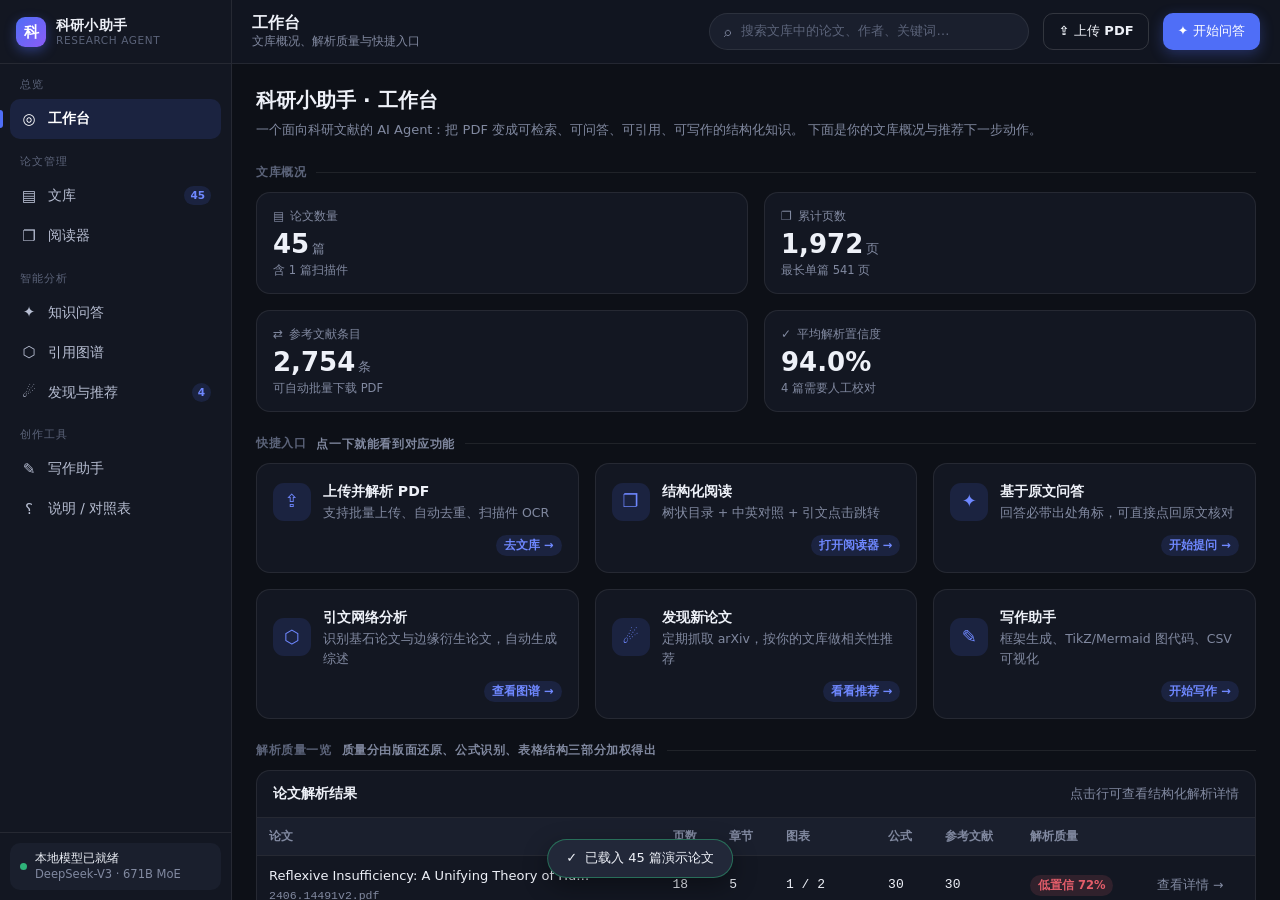
==== frontend/index.html @ 3576808c "feat(frontend): 前端基线 v0.1，含八个功能页面与 80 项自测" ====
<!DOCTYPE html>
<html lang="zh-CN">
<head>
<meta charset="utf-8" />
<meta name="viewport" content="width=device-width, initial-scale=1" />
<title>科研小助手 Agent · Research Copilot</title>
<meta name="description" content="面向科研文献的 AI Agent 前端演示：PDF 解析、内容去重、RAG 问答、中英对照阅读、引用图谱、论文推荐与写作助手。" />
<link rel="stylesheet" href="styles/theme.css" />
<link rel="stylesheet" href="styles/app.css" />
<link rel="stylesheet" href="styles/views.css" />
</head>
<body>

<!-- ============================================================
     应用挂载点：整页 DOM 由 scripts/core/app.js 的 buildShell() 生成
     ============================================================ -->
<div id="app"></div>

<!-- ============================================================
     脚本加载顺序（自底向上，不能随意调换）：
       1. util.js          工具函数（其他所有文件都依赖它）
       2. mock-data.js     演示数据（store 初始化时会用到）
       3. components.js    公共 UI 组件（Toast / 弹窗）
       4. store.js         状态中心 + 业务动作（依赖 data / dedupe / rag / writer）
       5. rag.js           检索引擎
       6. dedupe.js        去重与版本差异
       7. writer.js        写作助手算法
       8. views/*.js       八个视图，各自向 App.views 注册
       9. app.js           视图注册表 + 路由 + 启动（必须最后加载）
     ============================================================ -->

<!-- 1. 核心工具 -->
<script src="scripts/core/util.js"></script>

<!-- 2. 演示数据（真实项目可替换为接口层） -->
<script src="scripts/data/mock-data.js"></script>

<!-- 3. 算法与业务能力 -->
<script src="scripts/core/rag.js"></script>
<script src="scripts/core/dedupe.js"></script>
<script src="scripts/core/writer.js"></script>

<!-- 4. 公共组件与状态中心 -->
<script src="scripts/core/components.js"></script>
<script src="scripts/core/store.js"></script>

<!-- 5. 视图层（顺序无关，只依赖上面几层） -->
<script src="scripts/views/dashboard.js"></script>
<script src="scripts/views/library.js"></script>
<script src="scripts/views/reader.js"></script>
<script src="scripts/views/qa.js"></script>
<script src="scripts/views/graph.js"></script>
<script src="scripts/views/discover.js"></script>
<script src="scripts/views/writing.js"></script>
<script src="scripts/views/guide.js"></script>

<!-- 6. 应用入口：注册视图、渲染外壳、启动 -->
<script src="scripts/core/app.js"></script>
<script>
  // DOM 就绪后启动应用
  if (document.readyState === 'loading') {
    document.addEventListener('DOMContentLoaded', App.boot);
  } else {
    App.boot();
  }
</script>
</body>
</html>
---- frontend/styles/theme.css ----
/* ============================================================================
   theme.css — 设计令牌 (Design Tokens) 与全局基础样式
   ----------------------------------------------------------------------------
   这里是整个前端的「样式总开关」：
     · 颜色、字号、圆角、阴影、间距全部集中在此处定义
     · 想换整体配色，只改 :root 里的变量即可，各视图无需改动
   ========================================================================== */

:root {
  /* ---- 品牌主色：学术蓝紫 ---- */
  --brand-500: #4f6ef7;
  --brand-600: #3d59e0;
  --brand-400: #6f88ff;
  --brand-soft: rgba(79, 110, 247, 0.14);
  --brand-soft-2: rgba(79, 110, 247, 0.07);

  /* ---- 语义色 ---- */
  --ok: #2fb37a;
  --warn: #e2a336;
  --danger: #e35d6a;
  --info: #35a5c4;
  --ok-soft: rgba(47, 179, 122, 0.14);
  --warn-soft: rgba(226, 163, 54, 0.15);
  --danger-soft: rgba(227, 93, 106, 0.14);
  --info-soft: rgba(53, 165, 196, 0.14);

  /* ---- 深色底：三层灰阶，构成层次 ---- */
  --bg-0: #0d1017;   /* 最底：整页背景 */
  --bg-1: #131722;   /* 一级面板：侧边栏、卡片 */
  --bg-2: #1a1f2d;   /* 二级面板：卡片内部、输入框 */
  --bg-3: #222839;   /* 三级：hover、选中 */
  --bg-hi: #2b3245;

  /* ---- 描边 ---- */
  --line: rgba(255, 255, 255, 0.08);
  --line-strong: rgba(255, 255, 255, 0.14);

  /* ---- 文字 ---- */
  --text-0: #eef1f8;   /* 主要文字 */
  --text-1: #b7bed2;   /* 次要文字 */
  --text-2: #8189a0;   /* 弱化文字 / 说明 */
  --text-3: #5b6379;   /* 禁用 / 占位 */

  /* ---- 排版 ---- */
  --font-ui: "Segoe UI", "PingFang SC", "Microsoft YaHei", "Noto Sans SC", system-ui, sans-serif;
  --font-en: "Iowan Old Style", "Times New Roman", Georgia, serif;
  --font-mono: "JetBrains Mono", "Cascadia Code", Consolas, "Courier New", monospace;

  /* ---- 圆角 / 阴影 / 动效 ---- */
  --r-sm: 6px;
  --r-md: 10px;
  --r-lg: 14px;
  --r-xl: 20px;
  --r-pill: 999px;
  --sh-1: 0 1px 2px rgba(0, 0, 0, 0.3);
  --sh-2: 0 8px 24px rgba(0, 0, 0, 0.36);
  --sh-3: 0 18px 48px rgba(0, 0, 0, 0.5);
  --ease: cubic-bezier(0.4, 0.14, 0.3, 1);

  /* ---- 布局尺寸 ---- */
  --sidebar-w: 232px;
  --topbar-h: 64px;
}

/* ===================== 全局重置 ===================== */
* { box-sizing: border-box; }

html, body { height: 100%; }

body {
  margin: 0;
  font-family: var(--font-ui);
  font-size: 14px;
  line-height: 1.6;
  color: var(--text-0);
  background: var(--bg-0);
  -webkit-font-smoothing: antialiased;
  overflow: hidden; /* 应用壳自身不滚动，滚动交给内部面板 */
}

button, input, textarea, select { font: inherit; color: inherit; }
button { cursor: pointer; border: none; background: none; }
a { color: var(--brand-400); text-decoration: none; }
a:hover { text-decoration: underline; }
ul, ol { margin: 0; padding: 0; }

/* 滚动条 —— 让长列表看起来更干净 */
::-webkit-scrollbar { width: 10px; height: 10px; }
::-webkit-scrollbar-track { background: transparent; }
::-webkit-scrollbar-thumb {
  background: rgba(255, 255, 255, 0.1);
  border-radius: var(--r-pill);
  border: 3px solid transparent;
  background-clip: content-box;
}
::-webkit-scrollbar-thumb:hover { background: rgba(255, 255, 255, 0.2); background-clip: content-box; }

:focus-visible { outline: 2px solid var(--brand-400); outline-offset: 2px; }

/* ===================== 可复用原子类 ===================== */
.muted { color: var(--text-2); }
.tiny { font-size: 11.5px; }
.small { font-size: 12.5px; }
.mono { font-family: var(--font-mono); }
.row { display: flex; align-items: center; gap: 8px; }
.col { display: flex; flex-direction: column; }
.grow { flex: 1; min-width: 0; }
.wrap { flex-wrap: wrap; }
.hidden { display: none !important; }
.center { display: flex; align-items: center; justify-content: center; }
.ellipsis { overflow: hidden; text-overflow: ellipsis; white-space: nowrap; }
.nowrap { white-space: nowrap; }
.sep { width: 1px; height: 18px; background: var(--line); }
.spacer { flex: 1; }
.gap-4 { gap: 4px; } .gap-6 { gap: 6px; } .gap-12 { gap: 12px; } .gap-16 { gap: 16px; }
.mt-8 { margin-top: 8px; } .mt-12 { margin-top: 12px; } .mt-16 { margin-top: 16px; } .mt-24 { margin-top: 24px; }
.mb-8 { margin-bottom: 8px; } .mb-12 { margin-bottom: 12px; } .mb-16 { margin-bottom: 16px; }

/* 键盘按键样式（用于展示快捷键） */
kbd {
  font-family: var(--font-mono);
  font-size: 11px;
  padding: 1px 5px;
  border-radius: 4px;
  background: var(--bg-3);
  border: 1px solid var(--line-strong);
  color: var(--text-1);
}
---- frontend/styles/app.css ----
/* ============================================================================
   app.css — 应用外壳布局 + 公共组件样式
   ----------------------------------------------------------------------------
   包含三部分：
     1) Shell      : 左侧导航栏 / 顶栏 / 主内容区的三区布局
     2) Components : 卡片、按钮、徽章、表格、标签页等全站公用组件
     3) Widgets    : 模态框、抽屉、进度条、引用角标、提示条
   各业务视图自己的样式放在 styles/views/ 下。
   ========================================================================== */

/* ==========================================================================
   1) SHELL —— 应用外壳
   ========================================================================== */
.app {
  display: grid;
  grid-template-columns: var(--sidebar-w) 1fr;
  height: 100vh;
}

/* ---- 左侧导航栏（View: 全局功能入口） ---- */
.sidebar {
  background: var(--bg-1);
  border-right: 1px solid var(--line);
  display: flex;
  flex-direction: column;
  overflow: hidden;
}

.brand {
  height: var(--topbar-h);
  display: flex;
  align-items: center;
  gap: 10px;
  padding: 0 16px;
  border-bottom: 1px solid var(--line);
  flex-shrink: 0;
}
.brand-logo {
  width: 30px; height: 30px;
  border-radius: 9px;
  background: linear-gradient(135deg, var(--brand-500), #8b5cf6);
  display: grid; place-items: center;
  font-weight: 700; font-size: 15px; color: #fff;
  box-shadow: 0 4px 12px rgba(79, 110, 247, 0.4);
}
.brand-name { font-weight: 650; letter-spacing: 0.2px; }
.brand-sub { font-size: 10.5px; color: var(--text-3); letter-spacing: 0.6px; text-transform: uppercase; }

.nav { flex: 1; overflow-y: auto; padding: 12px 10px 20px; }
.nav-group { margin-bottom: 14px; }
.nav-group-title {
  font-size: 10.5px;
  letter-spacing: 0.9px;
  text-transform: uppercase;
  color: var(--text-3);
  padding: 0 10px 6px;
}
.nav-item {
  display: flex;
  align-items: center;
  gap: 10px;
  width: 100%;
  padding: 8px 10px;
  border-radius: var(--r-md);
  color: var(--text-1);
  text-align: left;
  transition: background 0.15s var(--ease), color 0.15s var(--ease);
  position: relative;
}
.nav-item:hover { background: var(--bg-2); color: var(--text-0); }
.nav-item.active { background: var(--brand-soft); color: #fff; font-weight: 600; }
.nav-item.active::before {
  content: "";
  position: absolute; left: -10px; top: 50%; transform: translateY(-50%);
  width: 3px; height: 18px; border-radius: 0 3px 3px 0;
  background: var(--brand-500);
}
.nav-icon { width: 18px; text-align: center; font-size: 15px; flex-shrink: 0; }
.nav-text { flex: 1; font-size: 13.5px; }
.nav-badge {
  font-size: 10.5px; font-weight: 600;
  padding: 1px 6px; border-radius: var(--r-pill);
  background: var(--brand-soft); color: var(--brand-400);
}
.nav-item.active .nav-badge { background: rgba(255, 255, 255, 0.16); color: #fff; }

/* ---- 侧边栏底部：模型/用户状态 ---- */
.side-foot {
  border-top: 1px solid var(--line);
  padding: 10px;
  flex-shrink: 0;
}
.side-status {
  display: flex; align-items: center; gap: 8px;
  padding: 8px 10px; border-radius: var(--r-md);
  background: var(--bg-2);
  font-size: 12px;
}
.dot { width: 7px; height: 7px; border-radius: 50%; background: var(--ok); flex-shrink: 0; }
.dot.pulse { animation: pulse 2s infinite; }
@keyframes pulse {
  0%, 100% { box-shadow: 0 0 0 0 rgba(47, 179, 122, 0.5); }
  50% { box-shadow: 0 0 0 5px rgba(47, 179, 122, 0); }
}

/* ---- 主区域 ---- */
.main {
  display: flex;
  flex-direction: column;
  min-width: 0;
  overflow: hidden;
}

/* ---- 顶栏（View: 当前页面标题 + 全局操作） ---- */
.topbar {
  height: var(--topbar-h);
  flex-shrink: 0;
  display: flex;
  align-items: center;
  gap: 14px;
  padding: 0 20px;
  border-bottom: 1px solid var(--line);
  background: rgba(19, 23, 34, 0.86);
  backdrop-filter: blur(12px);
}
.topbar h1 { font-size: 16px; font-weight: 650; margin: 0; }
.topbar .subtitle { font-size: 12px; color: var(--text-2); }
.search {
  display: flex; align-items: center; gap: 8px;
  background: var(--bg-2);
  border: 1px solid var(--line);
  border-radius: var(--r-pill);
  padding: 6px 14px;
  width: 320px;
  transition: border-color 0.15s var(--ease);
}
.search:focus-within { border-color: var(--brand-500); }
.search input {
  background: none; border: none; outline: none;
  width: 100%; font-size: 13px;
}
.search input::placeholder { color: var(--text-3); }

/* ---- 视图容器（每个路由渲染到这里） ---- */
.view {
  flex: 1;
  overflow-y: auto;
  padding: 20px 24px 40px;
}
.view-head { display: flex; align-items: flex-start; gap: 16px; margin-bottom: 18px; }
.view-title { font-size: 20px; font-weight: 680; margin: 0 0 4px; }
.view-desc { color: var(--text-2); font-size: 13px; max-width: 900px; }

/* ==========================================================================
   2) COMPONENTS —— 公共组件
   ========================================================================== */

/* ---- 卡片 ---- */
.card {
  background: var(--bg-1);
  border: 1px solid var(--line);
  border-radius: var(--r-lg);
  overflow: hidden;
}
.card-head {
  display: flex; align-items: center; gap: 10px;
  padding: 12px 16px;
  border-bottom: 1px solid var(--line);
}
.card-title { font-size: 13.5px; font-weight: 650; }
.card-body { padding: 16px; }
.card-body.tight { padding: 10px 12px; }
.card-foot { padding: 10px 16px; border-top: 1px solid var(--line); background: var(--bg-2); }

/* 网格工具 */
.grid { display: grid; gap: 16px; }
.grid-2 { grid-template-columns: repeat(2, minmax(0, 1fr)); }
.grid-3 { grid-template-columns: repeat(3, minmax(0, 1fr)); }
.grid-4 { grid-template-columns: repeat(4, minmax(0, 1fr)); }
@media (max-width: 1280px) { .grid-4 { grid-template-columns: repeat(2, minmax(0, 1fr)); } }
@media (max-width: 1080px) {
  .grid-3, .grid-2 { grid-template-columns: minmax(0, 1fr); }
}

/* ---- 按钮 ---- */
.btn {
  display: inline-flex; align-items: center; justify-content: center; gap: 7px;
  padding: 7px 14px;
  border-radius: var(--r-md);
  background: var(--bg-3);
  color: var(--text-0);
  font-size: 13px; font-weight: 550;
  border: 1px solid transparent;
  transition: all 0.15s var(--ease);
  white-space: nowrap;
}
.btn:hover { background: var(--bg-hi); }
.btn:active { transform: translateY(1px); }
.btn-primary { background: var(--brand-500); color: #fff; box-shadow: 0 4px 14px rgba(79, 110, 247, 0.32); }
.btn-primary:hover { background: var(--brand-600); }
.btn-ghost { background: transparent; border-color: var(--line-strong); }
.btn-ghost:hover { background: var(--bg-2); }
.btn-danger { background: var(--danger-soft); color: var(--danger); }
.btn-danger:hover { background: rgba(227, 93, 106, 0.24); }
.btn-sm { padding: 4px 10px; font-size: 12px; border-radius: var(--r-sm); }
.btn-icon { padding: 6px 8px; }
.btn:disabled { opacity: 0.45; cursor: not-allowed; }

/* ---- 徽章 / 标签 ---- */
.badge {
  display: inline-flex; align-items: center; gap: 4px;
  padding: 1.5px 8px;
  border-radius: var(--r-pill);
  font-size: 11.5px; font-weight: 600;
  background: var(--bg-3); color: var(--text-1);
  white-space: nowrap;
}
.badge-brand { background: var(--brand-soft); color: var(--brand-400); }
.badge-ok { background: var(--ok-soft); color: var(--ok); }
.badge-warn { background: var(--warn-soft); color: var(--warn); }
.badge-danger { background: var(--danger-soft); color: var(--danger); }
.badge-info { background: var(--info-soft); color: var(--info); }
.badge-outline { background: transparent; border: 1px solid var(--line-strong); color: var(--text-2); }

/* ---- 统计块 ---- */
.stat {
  background: var(--bg-1);
  border: 1px solid var(--line);
  border-radius: var(--r-lg);
  padding: 14px 16px;
}
.stat-label { font-size: 12px; color: var(--text-2); display: flex; align-items: center; gap: 6px; }
.stat-value { font-size: 26px; font-weight: 700; line-height: 1.25; margin-top: 2px; }
.stat-value small { font-size: 13px; font-weight: 500; color: var(--text-2); margin-left: 3px; }
.stat-trend { font-size: 11.5px; color: var(--text-2); }

/* ---- 标签页 ---- */
.tabs { display: flex; gap: 3px; border-bottom: 1px solid var(--line); }
.tab {
  padding: 8px 14px;
  font-size: 13px; color: var(--text-2);
  border-bottom: 2px solid transparent;
  margin-bottom: -1px;
  transition: color 0.15s var(--ease);
  display: inline-flex; align-items: center; gap: 6px;
}
.tab:hover { color: var(--text-0); }
.tab.active { color: var(--brand-400); border-bottom-color: var(--brand-500); font-weight: 600; }

/* ---- 表格 ---- */
.table { width: 100%; border-collapse: collapse; font-size: 13px; }
.table th {
  text-align: left; font-weight: 600; font-size: 12px;
  color: var(--text-2);
  padding: 9px 12px;
  border-bottom: 1px solid var(--line);
  background: var(--bg-2);
  position: sticky; top: 0; z-index: 1;
  white-space: nowrap;
}
.table td { padding: 10px 12px; border-bottom: 1px solid var(--line); vertical-align: middle; }
.table tbody tr:hover { background: var(--brand-soft-2); }
.table tbody tr:last-child td { border-bottom: none; }

/* ---- 表单控件 ---- */
.input, .textarea, .select {
  width: 100%;
  background: var(--bg-2);
  border: 1px solid var(--line);
  border-radius: var(--r-md);
  padding: 8px 12px;
  font-size: 13px;
  outline: none;
  transition: border-color 0.15s var(--ease);
}
.input:focus, .textarea:focus, .select:focus { border-color: var(--brand-500); }
.input::placeholder, .textarea::placeholder { color: var(--text-3); }
.textarea { resize: vertical; min-height: 76px; line-height: 1.65; }
.field-label { font-size: 12px; color: var(--text-2); margin-bottom: 6px; display: block; }

/* ---- 进度条 ---- */
.bar { height: 5px; border-radius: var(--r-pill); background: var(--bg-3); overflow: hidden; }
.bar > i {
  display: block; height: 100%; border-radius: var(--r-pill);
  background: linear-gradient(90deg, var(--brand-500), #8b5cf6);
  transition: width 0.35s var(--ease);
}
.bar.ok > i { background: linear-gradient(90deg, var(--ok), #5fd0a0); }

/* ---- 空状态 ---- */
.empty { text-align: center; padding: 46px 20px; color: var(--text-2); }
.empty-icon { font-size: 32px; opacity: 0.5; margin-bottom: 10px; }

/* ==========================================================================
   3) WIDGETS —— 模态框 / 抽屉 / 引用 / 提示
   ========================================================================== */

/* ---- 模态框 ---- */
.mask {
  position: fixed; inset: 0; z-index: 90;
  background: rgba(6, 8, 13, 0.7);
  backdrop-filter: blur(3px);
  display: grid; place-items: center;
  animation: fade 0.16s var(--ease);
}
@keyframes fade { from { opacity: 0; } to { opacity: 1; } }
.modal {
  width: min(680px, calc(100vw - 40px));
  max-height: calc(100vh - 80px);
  background: var(--bg-1);
  border: 1px solid var(--line-strong);
  border-radius: var(--r-xl);
  box-shadow: var(--sh-3);
  display: flex; flex-direction: column;
  overflow: hidden;
  animation: pop 0.18s var(--ease);
}
.modal.wide { width: min(1000px, calc(100vw - 40px)); }
@keyframes pop { from { transform: translateY(10px) scale(0.985); opacity: 0; } }
.modal-head {
  display: flex; align-items: center; gap: 10px;
  padding: 14px 18px; border-bottom: 1px solid var(--line);
}
.modal-title { font-size: 14.5px; font-weight: 650; }
.modal-body { padding: 18px; overflow-y: auto; }
.modal-foot {
  display: flex; align-items: center; gap: 8px;
  padding: 12px 18px; border-top: 1px solid var(--line); background: var(--bg-2);
}

/* ---- 抽屉（右侧滑出，用于解析详情等） ---- */
.drawer {
  position: fixed; top: 0; right: 0; bottom: 0; z-index: 95;
  width: min(560px, 100vw);
  background: var(--bg-1);
  border-left: 1px solid var(--line-strong);
  box-shadow: var(--sh-3);
  display: flex; flex-direction: column;
  animation: slide-in 0.22s var(--ease);
}
@keyframes slide-in { from { transform: translateX(24px); opacity: 0.4; } }

/* ---- Toast 轻提示 ---- */
.toasts {
  position: fixed; bottom: 22px; left: 50%; transform: translateX(-50%);
  z-index: 200; display: flex; flex-direction: column; gap: 8px; align-items: center;
}
.toast {
  background: var(--bg-3);
  border: 1px solid var(--line-strong);
  border-radius: var(--r-pill);
  padding: 8px 18px;
  font-size: 13px;
  box-shadow: var(--sh-2);
  animation: pop 0.18s var(--ease);
  display: flex; align-items: center; gap: 8px;
}
.toast.ok { border-color: rgba(47, 179, 122, 0.5); }
.toast.warn { border-color: rgba(226, 163, 54, 0.5); }
.toast.danger { border-color: rgba(227, 93, 106, 0.5); }

/* ---- 提示条 ---- */
.notice {
  display: flex; gap: 10px; align-items: flex-start;
  padding: 10px 14px;
  border-radius: var(--r-md);
  border: 1px solid var(--line-strong);
  background: var(--bg-2);
  font-size: 12.5px;
  color: var(--text-1);
}
.notice.info { border-color: rgba(53, 165, 196, 0.4); background: var(--info-soft); }
.notice.warn { border-color: rgba(226, 163, 54, 0.4); background: var(--warn-soft); }
.notice.ok { border-color: rgba(47, 179, 122, 0.4); background: var(--ok-soft); }
.notice.danger { border-color: rgba(227, 93, 106, 0.4); background: var(--danger-soft); }

/* ---- 引用角标 [1]：点击可跳到原文出处 ---- */
.cite {
  display: inline-flex; align-items: center; justify-content: center;
  min-width: 17px; height: 17px; padding: 0 4px;
  font-size: 10.5px; font-weight: 700;
  font-family: var(--font-mono);
  color: var(--brand-400);
  background: var(--brand-soft);
  border-radius: 5px;
  margin: 0 2px;
  cursor: pointer;
  vertical-align: 1.5px;
  transition: all 0.14s var(--ease);
}
.cite:hover { background: var(--brand-500); color: #fff; transform: translateY(-1px); }
.cite.active { background: var(--brand-500); color: #fff; }

/* ---- 骨架/加载点 ---- */
.dots { display: inline-flex; gap: 3px; align-items: center; }
.dots i {
  width: 5px; height: 5px; border-radius: 50%; background: var(--brand-400);
  animation: bounce 1.1s infinite;
}
.dots i:nth-child(2) { animation-delay: 0.15s; }
.dots i:nth-child(3) { animation-delay: 0.3s; }
@keyframes bounce { 0%, 60%, 100% { opacity: 0.25; transform: translateY(0); } 30% { opacity: 1; transform: translateY(-3px); } }

/* ---- 分隔标题 ---- */
.section-title {
  display: flex; align-items: center; gap: 10px;
  font-size: 12px; font-weight: 700; letter-spacing: 0.6px; text-transform: uppercase;
  color: var(--text-3);
  margin: 22px 0 10px;
}
.section-title::after { content: ""; flex: 1; height: 1px; background: var(--line); }
---- frontend/styles/views.css ----
/* ============================================================================
   views.css — 各业务视图专属样式
   ----------------------------------------------------------------------------
   顺序与侧边栏一致：
     1) 工作台 dashboard
     2) 文库   library（上传区 / 流水线 / 去重差异）
     3) 阅读器 reader（目录 / 正文排版 / 划词浮层 / 对比阅读）
     4) 问答   qa
     5) 图谱   graph
     6) 推荐   discover
     7) 写作   writing
     8) 说明   guide
   ========================================================================== */

/* ==========================================================================
   1) 工作台
   ========================================================================== */
.quick-card, .cap-card { cursor: pointer; transition: transform .16s var(--ease), border-color .16s var(--ease); }
.quick-card:hover, .cap-card:hover { transform: translateY(-2px); border-color: rgba(79, 110, 247, .5); }
.quick-icon {
  width: 38px; height: 38px; flex-shrink: 0;
  border-radius: 11px;
  display: grid; place-items: center;
  font-size: 18px;
  background: var(--brand-soft);
  color: var(--brand-400);
}

/* ==========================================================================
   2) 文库
   ========================================================================== */

/* ---- 上传拖拽区 ---- */
.dropzone {
  border: 1.5px dashed var(--line-strong);
  border-radius: var(--r-lg);
  padding: 26px 20px;
  text-align: center;
  cursor: pointer;
  transition: all .18s var(--ease);
  background: var(--bg-2);
}
.dropzone:hover, .dropzone.over {
  border-color: var(--brand-500);
  background: var(--brand-soft-2);
}
.dropzone.over { transform: scale(1.005); }
.dz-icon { font-size: 26px; color: var(--brand-400); margin-bottom: 8px; }

/* ---- 解析流水线 ---- */
.pipe-row {
  display: flex; align-items: center; gap: 12px;
  padding: 10px 6px;
  border-bottom: 1px solid var(--line);
}
.pipe-row:last-child { border-bottom: none; }
.pipe-status {
  width: 26px; height: 26px; flex-shrink: 0;
  border-radius: 50%;
  display: grid; place-items: center;
  background: var(--bg-3);
  font-size: 13px;
  color: var(--brand-400);
}
.pipe-actions { width: 96px; text-align: right; flex-shrink: 0; }

/* ---- 版本差异列表 ---- */
.diff-list { display: flex; flex-direction: column; gap: 6px; }
.diff-item {
  display: flex; gap: 10px; align-items: flex-start;
  padding: 9px 12px;
  border-radius: var(--r-md);
  background: var(--bg-2);
  border-left: 3px solid var(--line-strong);
  font-size: 12.5px;
}
.diff-item.diff-add { border-left-color: var(--ok); background: var(--ok-soft); }
.diff-item.diff-del { border-left-color: var(--danger); background: var(--danger-soft); }
.diff-item.diff-mod { border-left-color: var(--warn); background: var(--warn-soft); }
.diff-item.diff-warn { border-left-color: var(--warn); background: var(--warn-soft); }
.diff-item.diff-same { border-left-color: var(--text-3); }
.diff-tag {
  flex-shrink: 0;
  font-size: 11px; font-weight: 700;
  padding: 1px 7px; border-radius: var(--r-pill);
  background: rgba(255, 255, 255, .1);
  color: var(--text-1);
}

/* ---- 解析详情抽屉里的键值行 ---- */
.kv {
  display: flex; gap: 12px; align-items: baseline;
  padding: 7px 0;
  border-bottom: 1px dashed var(--line);
  font-size: 13px;
}
.kv > span:first-child { width: 96px; flex-shrink: 0; color: var(--text-2); font-size: 12px; }
.kv > b { font-weight: 600; }
.kv-row { padding: 6px 2px; }
.kv-row > span:last-child { margin-left: auto; }

/* ---- 摘要对照块 ---- */
.abstract-box { border-radius: var(--r-md); overflow: hidden; border: 1px solid var(--line); }
.abstract-en {
  padding: 12px 14px;
  background: var(--bg-2);
  font-family: var(--font-en);
  font-size: 13.5px;
  line-height: 1.8;
  color: var(--text-1);
}
.abstract-zh {
  padding: 12px 14px;
  background: var(--brand-soft-2);
  font-size: 13px;
  line-height: 1.9;
  border-top: 1px solid var(--line);
}

/* ---- 目录预览（解析详情里） ---- */
.toc-preview { border: 1px solid var(--line); border-radius: var(--r-md); overflow: hidden; }
.toc-line {
  display: flex; gap: 10px; align-items: baseline;
  padding: 6px 12px;
  font-size: 12.5px;
  border-bottom: 1px solid var(--line);
}
.toc-line:last-child { border-bottom: none; }
.toc-line.lv2 { padding-left: 26px; }
.toc-line.lv3 { padding-left: 42px; color: var(--text-2); }

/* ==========================================================================
   3) 阅读器
   ========================================================================== */
.reader {
  --reader-zoom: 1;
  display: grid;
  grid-template-columns: 240px minmax(0, 1fr);
  gap: 14px;
  align-items: start;
  min-height: 0;
}
.reader.is-bilingual { grid-template-columns: 240px minmax(0, 1fr) minmax(0, 1fr); }
@media (max-width: 1400px) {
  .reader.is-bilingual { grid-template-columns: 220px minmax(0, 1fr); }
  .reader.is-bilingual #pane-zh { grid-column: 2; }
}

/* ---- 左：目录 ---- */
.rd-outline {
  position: sticky; top: 0;
  background: var(--bg-1);
  border: 1px solid var(--line);
  border-radius: var(--r-lg);
  display: flex; flex-direction: column;
  max-height: calc(100vh - var(--topbar-h) - 40px);
  overflow: hidden;
}
.rd-outline-head { padding: 12px 14px; border-bottom: 1px solid var(--line); }
.rd-outline-body { flex: 1; overflow-y: auto; padding: 6px; }
.rd-outline-foot { padding: 10px 14px; border-top: 1px solid var(--line); background: var(--bg-2); }

.toc-item {
  display: flex; align-items: center; gap: 8px;
  width: 100%;
  padding: 6px 8px;
  border-radius: var(--r-sm);
  color: var(--text-1);
  font-size: 12.5px;
  transition: background .14s var(--ease);
}
.toc-item:hover { background: var(--bg-2); color: var(--text-0); }
.toc-item.active { background: var(--brand-soft); color: #fff; }
.toc-item.lv2 { padding-left: 18px; }
.toc-item.lv3 { padding-left: 30px; font-size: 12px; color: var(--text-2); }
.toc-dot { width: 5px; height: 5px; border-radius: 50%; background: var(--text-3); flex-shrink: 0; }
.toc-item.lv1 .toc-dot { background: var(--brand-400); width: 6px; height: 6px; }
.toc-item.active .toc-dot { background: #fff; }
.toc-en { display: block; }
.toc-zh { display: block; font-size: 11px; color: var(--text-3); }

/* ---- 中/右：正文面板 ---- */
.rd-pane {
  background: var(--bg-1);
  border: 1px solid var(--line);
  border-radius: var(--r-lg);
  display: flex; flex-direction: column;
  max-height: calc(100vh - var(--topbar-h) - 40px);
  overflow: hidden;
}
.rd-pane-head {
  display: flex; align-items: center; gap: 8px;
  padding: 9px 14px;
  border-bottom: 1px solid var(--line);
  background: var(--bg-2);
  flex-shrink: 0;
}
.rd-pane-body {
  flex: 1;
  overflow-y: auto;
  padding: 20px 26px 60px;
  font-size: calc(14px * var(--reader-zoom));
  line-height: 1.85;
  scroll-behavior: smooth;
}
#body-en { font-family: var(--font-en); color: var(--text-1); }
#body-zh { color: var(--text-0); }

/* ---- 正文排版元素 ---- */
.doc-h1 {
  font-size: calc(19px * var(--reader-zoom));
  font-weight: 700; margin: 26px 0 12px;
  padding-bottom: 8px;
  border-bottom: 1px solid var(--line-strong);
  position: relative;
}
.doc-h2 { font-size: calc(16px * var(--reader-zoom)); font-weight: 650; margin: 22px 0 10px; }
.doc-h3 {
  font-size: calc(14.5px * var(--reader-zoom)); font-weight: 650;
  margin: 18px 0 8px; color: var(--brand-400);
}
.doc-p {
  margin: 0 0 14px;
  text-align: justify;
  hyphens: auto;
}
.doc-list { margin: 0 0 14px; }
.doc-li {
  padding-left: 16px; position: relative; margin-bottom: 6px;
}
.doc-li::before {
  content: "•"; position: absolute; left: 2px; color: var(--brand-400);
}
.doc-formula {
  margin: 16px 0;
  padding: 14px 18px;
  background: var(--bg-2);
  border-left: 3px solid var(--brand-500);
  border-radius: 0 var(--r-md) var(--r-md) 0;
}
.doc-formula .fx {
  font-family: var(--font-en);
  font-size: calc(15px * var(--reader-zoom));
  color: var(--text-0);
  margin-bottom: 6px;
}
.doc-formula .latex {
  font-size: 11.5px; color: var(--text-3);
  word-break: break-all;
  padding: 6px 8px; background: var(--bg-0); border-radius: var(--r-sm);
  margin: 6px 0;
}
.doc-figure, .doc-table { margin: 18px 0; }
.fig-canvas {
  background: var(--bg-2);
  border: 1px solid var(--line);
  border-radius: var(--r-md);
  padding: 8px;
  overflow: hidden;
}
.fig-caption {
  margin-top: 8px;
  padding: 10px 12px;
  background: var(--brand-soft-2);
  border-radius: var(--r-md);
  font-size: 12.5px;
  color: var(--text-1);
}
.doc-table .table { border: 1px solid var(--line); border-radius: var(--r-md); overflow: hidden; }
.doc-table tr.hl { background: var(--brand-soft); }
.doc-table tr.hl td { font-weight: 650; }

/* ---- 参考文献条目 ---- */
.doc-ref {
  display: flex; gap: 12px;
  padding: 12px 14px;
  border-radius: var(--r-md);
  border: 1px solid transparent;
  transition: all .3s var(--ease);
  margin-bottom: 6px;
}
.doc-ref:hover { background: var(--bg-2); }
.doc-ref.flash {
  border-color: var(--brand-500);
  background: var(--brand-soft);
  box-shadow: 0 0 0 3px var(--brand-soft-2);
}
.ref-no { color: var(--brand-400); font-weight: 700; flex-shrink: 0; }
.ref-text { font-size: 12.5px; color: var(--text-1); line-height: 1.7; }
.back-to-cite {
  position: sticky; bottom: 12px;
  margin: 12px auto 0;
  display: block;
  box-shadow: var(--sh-2);
}

/* ---- 划词翻译浮层 ---- */
.sel-pop {
  position: fixed; z-index: 120;
  background: var(--bg-1);
  border: 1px solid var(--line-strong);
  border-radius: var(--r-lg);
  box-shadow: var(--sh-3);
  padding: 12px 14px;
  width: 300px;
  animation: pop .16s var(--ease);
}

/* ---- 开关 ---- */
.switch {
  width: 38px; height: 21px; border-radius: var(--r-pill);
  background: var(--bg-3); position: relative;
  transition: background .18s var(--ease);
  flex-shrink: 0;
}
.switch i {
  position: absolute; top: 2.5px; left: 2.5px;
  width: 16px; height: 16px; border-radius: 50%;
  background: var(--text-2);
  transition: all .18s var(--ease);
}
.switch.on { background: var(--brand-500); }
.switch.on i { left: 19.5px; background: #fff; }

/* ==========================================================================
   4) 知识问答
   ========================================================================== */
.qa-layout {
  display: grid;
  grid-template-columns: 268px minmax(0, 1fr) 330px;
  gap: 14px;
  align-items: start;
}
@media (max-width: 1500px) { .qa-layout { grid-template-columns: 250px minmax(0, 1fr); } .qa-evidence { grid-column: 2; } }
@media (max-width: 1100px) { .qa-layout { grid-template-columns: minmax(0, 1fr); } .qa-side, .qa-evidence { grid-column: 1; } }

.qa-side { display: flex; flex-direction: column; }
.qa-paper-list { max-height: 260px; overflow-y: auto; display: flex; flex-direction: column; gap: 2px; }
.qa-paper {
  display: flex; align-items: center; gap: 8px;
  padding: 6px 8px; border-radius: var(--r-sm);
  font-size: 12.5px; color: var(--text-1);
  transition: background .14s var(--ease);
}
.qa-paper:hover { background: var(--bg-2); }
.qa-paper.on { background: var(--brand-soft); color: #fff; }
.qa-paper .chk {
  width: 15px; height: 15px; flex-shrink: 0;
  border-radius: 4px; border: 1px solid var(--line-strong);
  display: grid; place-items: center; font-size: 10px;
}
.qa-paper.on .chk { background: var(--brand-500); border-color: var(--brand-500); color: #fff; }

.qa-chat {
  display: flex; align-items: center; gap: 8px;
  width: 100%; padding: 6px 8px;
  border-radius: var(--r-sm);
  font-size: 12.5px; color: var(--text-1);
}
.qa-chat:hover { background: var(--bg-2); }
.qa-chat.on { background: var(--brand-soft); color: #fff; }

/* ---- 对话流 ---- */
.qa-main { display: flex; flex-direction: column; min-height: 0; }
.qa-stream { display: flex; flex-direction: column; gap: 18px; }
.qa-welcome {
  display: flex; flex-direction: column; align-items: center;
  padding: 34px 20px;
  border: 1px dashed var(--line-strong);
  border-radius: var(--r-xl);
  background: var(--bg-1);
}
.qa-welcome-icon {
  width: 46px; height: 46px; border-radius: 14px;
  display: grid; place-items: center;
  font-size: 22px;
  background: linear-gradient(135deg, var(--brand-500), #8b5cf6);
  color: #fff; margin-bottom: 12px;
  box-shadow: 0 8px 22px rgba(79, 110, 247, .35);
}
.qa-example {
  display: flex; gap: 8px; align-items: flex-start;
  width: 100%; text-align: left;
  padding: 9px 12px;
  border-radius: var(--r-md);
  background: var(--bg-2);
  border: 1px solid var(--line);
  font-size: 12.5px; color: var(--text-1);
  margin-bottom: 6px;
  transition: all .15s var(--ease);
}
.qa-example:hover { border-color: var(--brand-500); background: var(--brand-soft-2); color: var(--text-0); }

.msg { display: flex; gap: 12px; align-items: flex-start; }
.msg-user { flex-direction: row-reverse; }
.msg-avatar {
  width: 30px; height: 30px; flex-shrink: 0;
  border-radius: 9px; display: grid; place-items: center;
  font-size: 12px; font-weight: 700;
  background: var(--bg-3); color: var(--text-1);
}
.msg-ai .msg-avatar { background: linear-gradient(135deg, var(--brand-500), #8b5cf6); color: #fff; }
.msg-bubble {
  padding: 12px 16px;
  border-radius: var(--r-lg);
  font-size: 13.5px; line-height: 1.85;
  max-width: 100%;
}
.msg-user .msg-bubble {
  background: var(--brand-500); color: #fff;
  border-top-right-radius: 4px;
}
.msg-bubble.ai {
  background: var(--bg-1);
  border: 1px solid var(--line);
  border-top-left-radius: 4px;
}
.msg-bubble.ai .quote {
  border-left: 3px solid var(--brand-500);
  padding: 4px 10px; margin: 6px 0;
  background: var(--bg-2); border-radius: 0 6px 6px 0;
  color: var(--text-1); font-family: var(--font-en);
}

.msg-evidence { margin-top: 10px; }
.evi-item {
  padding: 10px 12px;
  border: 1px solid var(--line);
  border-radius: var(--r-md);
  background: var(--bg-1);
  margin-bottom: 6px;
  transition: all .3s var(--ease);
}
.evi-item.flash { border-color: var(--brand-500); box-shadow: 0 0 0 3px var(--brand-soft); }
.evi-text {
  font-size: 12.5px; line-height: 1.75; color: var(--text-1);
  font-family: var(--font-en);
  border-left: 2px solid var(--line-strong);
  padding-left: 10px;
}

/* ---- 输入区 ---- */
.qa-composer {
  position: sticky; bottom: 0;
  margin-top: 16px;
  padding: 12px;
  background: var(--bg-1);
  border: 1px solid var(--line);
  border-radius: var(--r-lg);
  box-shadow: var(--sh-2);
}

/* ---- 右侧证据面板 ---- */
.qa-evidence { position: sticky; top: 0; height: calc(100vh - var(--topbar-h) - 40px); }
.evi-card {
  padding: 10px 12px;
  border: 1px solid var(--line);
  border-radius: var(--r-md);
  margin-bottom: 8px;
  transition: all .3s var(--ease);
}
.evi-card.flash { border-color: var(--brand-500); background: var(--brand-soft-2); }

/* ==========================================================================
   5) 引用图谱
   ========================================================================== */
.graph-layout {
  display: grid;
  grid-template-columns: minmax(0, 1fr) 320px;
  gap: 14px;
  align-items: start;
  margin-bottom: 6px;
}
@media (max-width: 1280px) { .graph-layout { grid-template-columns: minmax(0, 1fr); } }
.graph-canvas { width: 100%; background: radial-gradient(circle at 50% 40%, rgba(79,110,247,.07), transparent 62%); }
.graph-canvas svg { display: block; }
.gnode text { pointer-events: none; user-select: none; }
.gnode:hover circle { stroke: #fff; stroke-width: 2; }
.lg-dot { display: inline-block; width: 9px; height: 9px; border-radius: 50%; margin-right: 5px; vertical-align: -1px; }
.graph-side { position: sticky; top: 0; }
.insight-item {
  padding: 10px 2px;
  border-bottom: 1px solid var(--line);
}
.insight-item:last-child { border-bottom: none; }
.summary-box {
  border-left: 3px solid var(--brand-500);
  padding: 12px 16px;
  background: var(--bg-2);
  border-radius: 0 var(--r-md) var(--r-md) 0;
  min-height: 70px;
}
.summary-text { font-size: 13.5px; line-height: 1.95; white-space: pre-wrap; }

/* ==========================================================================
   6) 发现与推荐
   ========================================================================== */
.rec-card {
  padding: 16px;
  border: 1px solid var(--line);
  border-radius: var(--r-lg);
  margin-bottom: 10px;
  background: var(--bg-1);
  transition: all .16s var(--ease);
}
.rec-card:hover { border-color: rgba(79, 110, 247, .45); }
.rec-card.dim { opacity: .45; }
.rec-score {
  width: 62px; flex-shrink: 0;
  text-align: center;
  padding: 8px 0;
  border-radius: var(--r-md);
  background: var(--brand-soft);
  color: var(--brand-400);
}
.rec-reason {
  padding: 10px 12px;
  border-radius: var(--r-md);
  background: var(--bg-2);
  border-left: 3px solid var(--brand-500);
  font-size: 12.5px;
  color: var(--text-1);
  line-height: 1.8;
}

/* ==========================================================================
   7) 写作助手
   ========================================================================== */
.code-block {
  margin: 0;
  padding: 14px 16px;
  background: var(--bg-0);
  border-radius: var(--r-md);
  font-family: var(--font-mono);
  font-size: 12px;
  line-height: 1.75;
  color: #a8cf8f;
  overflow-x: auto;
  white-space: pre;
  border: 1px solid var(--line);
}
.todo-item { font-size: 12.5px; color: var(--text-2); padding: 2px 0; }
.flow { display: flex; flex-direction: column; align-items: center; gap: 4px; }
.flow-node {
  display: flex; align-items: center; gap: 12px;
  width: 100%;
  padding: 10px 14px;
  border-radius: var(--r-md);
  background: var(--bg-2);
  border: 1px solid var(--line);
}
.flow-idx {
  width: 24px; height: 24px; flex-shrink: 0;
  border-radius: 50%;
  display: grid; place-items: center;
  background: var(--brand-soft); color: var(--brand-400);
  font-size: 11.5px; font-weight: 700;
}
.flow-arrow { color: var(--text-3); font-size: 13px; }
.caption-box {
  padding: 12px 14px;
  border-radius: var(--r-md);
  background: var(--bg-2);
  border-left: 3px solid var(--warn);
  font-size: 12.5px;
  line-height: 1.85;
  color: var(--text-1);
}
td.num { text-align: right; font-variant-numeric: tabular-nums; }
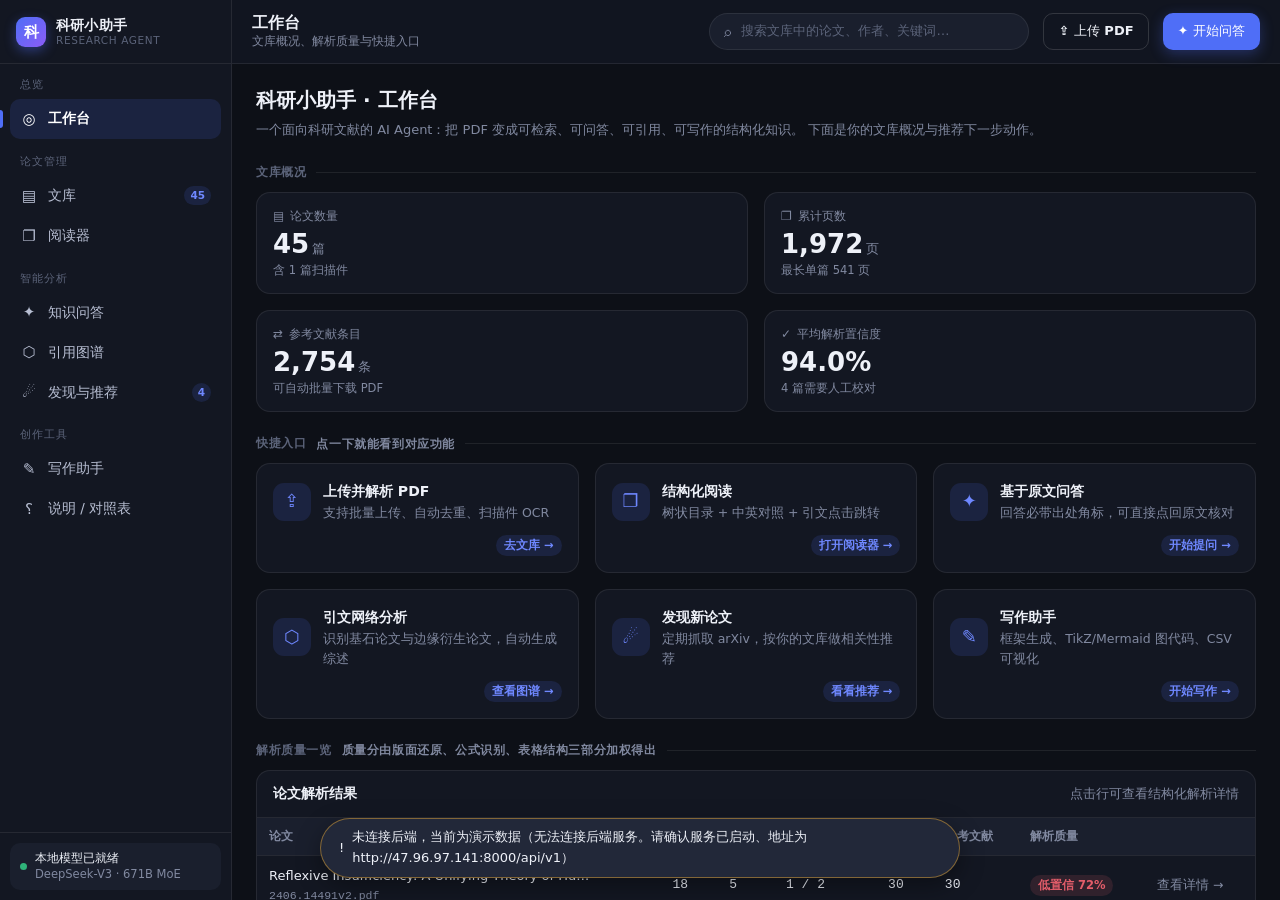
==== commit 00501cb0: "feat(frontend): 前端接入真实后端（P8 第一阶段） 新增两个基础层： - scripts/core/api.js：与后端通信的唯一出口   · 服务器地址集中一处，可用 localSt" ====
--- a/frontend/index.html
+++ b/frontend/index.html
@@ -34,6 +34,8 @@
 
 <!-- 2. 演示数据（真实项目可替换为接口层） -->
 <script src="scripts/data/mock-data.js"></script>
+<!-- 后端数据 → 视图数据的字段适配层（P8 联调用） -->
+<script src="scripts/data/adapter.js"></script>
 
 <!-- 3. 算法与业务能力 -->
 <script src="scripts/core/rag.js"></script>
@@ -42,6 +44,7 @@
 
 <!-- 4. 公共组件与状态中心 -->
 <script src="scripts/core/components.js"></script>
+<script src="scripts/core/api.js"></script>
 <script src="scripts/core/store.js"></script>
 
 <!-- 5. 视图层（顺序无关，只依赖上面几层） -->
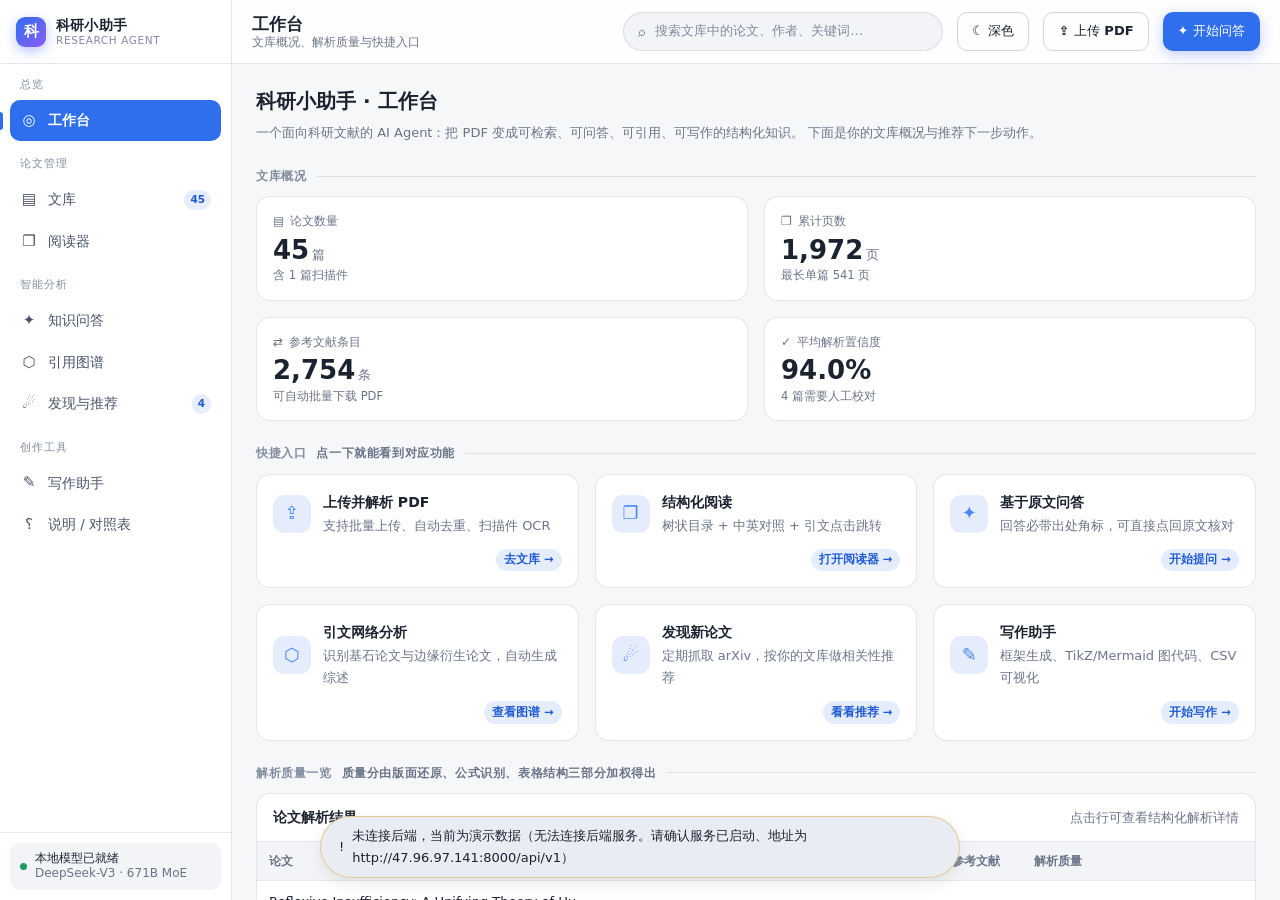
==== commit 6ed3141f: "feat(ui): 双主题与设计令牌，默认浅色；修复浅色下选中态不可读 默认浅色理由：深色主题下近黑底 + 近白字的对比度约 15:1， 远高于长时间阅读的舒适区间（7~10:1），久看有文字发飘、边" ====
--- a/frontend/index.html
+++ b/frontend/index.html
@@ -8,6 +8,20 @@
 <link rel="stylesheet" href="styles/theme.css" />
 <link rel="stylesheet" href="styles/app.css" />
 <link rel="stylesheet" href="styles/views.css" />
+<script>
+  /* 主题必须在首次绘制之前确定，否则会先按默认色画一帧再切到深色，
+     出现明显的「闪白/闪黑」。这里只做读取与写入属性，不依赖任何脚本。 */
+  (function () {
+    try {
+      var saved = localStorage.getItem('app.theme');
+      if (saved === 'dark' || saved === 'light') {
+        document.documentElement.dataset.theme = saved;
+      }
+    } catch (e) {
+      /* localStorage 被禁用时忽略，使用默认浅色 */
+    }
+  })();
+</script>
 </head>
 <body>
 
--- a/frontend/styles/theme.css
+++ b/frontend/styles/theme.css
@@ -1,65 +1,190 @@
-/* ============================================================================
+﻿/* ============================================================================
    theme.css — 设计令牌 (Design Tokens) 与全局基础样式
    ----------------------------------------------------------------------------
    这里是整个前端的「样式总开关」：
      · 颜色、字号、圆角、阴影、间距全部集中在此处定义
-     · 想换整体配色，只改 :root 里的变量即可，各视图无需改动
+     · 想换整体配色，只改这里的变量即可，各视图无需改动
+
+   双主题说明
+   ----------------------------------------------------------------------------
+   默认浅色（阅读友好），`:root[data-theme="dark"]` 覆盖为深色。
+   为什么默认浅色：
+     深色主题下「近黑底 + 近白字」的对比度约 15:1，远高于长时间阅读的
+     舒适区间（7~10:1），久看会有文字发飘、边缘光晕的感觉。
+     科研阅读场景以长文本为主，因此默认浅色；深色保留给演示与夜间。
+   切换方式：
+     index.html 的 <head> 里有一小段内联脚本，在首次绘制前读取
+     localStorage 并写到 <html data-theme>，避免刷新时先闪一下深色。
    ========================================================================== */
 
 :root {
-  /* ---- 品牌主色：学术蓝紫 ---- */
-  --brand-500: #4f6ef7;
-  --brand-600: #3d59e0;
-  --brand-400: #6f88ff;
-  --brand-soft: rgba(79, 110, 247, 0.14);
-  --brand-soft-2: rgba(79, 110, 247, 0.07);
+  /* ======================================================================
+     1) 浅色主题（默认，阅读友好）
+     ====================================================================== */
+
+  /* ---- 品牌主色：学术蓝（只保留一个主色，避免多色抢注意力） ---- */
+  --brand-500: #2f6fed;
+  --brand-600: #1f5ad4;
+  --brand-400: #4a86f7;
+  --brand-soft: rgba(47, 111, 237, 0.12);
+  --brand-soft-2: rgba(47, 111, 237, 0.06);
 
   /* ---- 语义色 ---- */
-  --ok: #2fb37a;
-  --warn: #e2a336;
-  --danger: #e35d6a;
-  --info: #35a5c4;
-  --ok-soft: rgba(47, 179, 122, 0.14);
-  --warn-soft: rgba(226, 163, 54, 0.15);
-  --danger-soft: rgba(227, 93, 106, 0.14);
-  --info-soft: rgba(53, 165, 196, 0.14);
-
-  /* ---- 深色底：三层灰阶，构成层次 ---- */
-  --bg-0: #0d1017;   /* 最底：整页背景 */
-  --bg-1: #131722;   /* 一级面板：侧边栏、卡片 */
-  --bg-2: #1a1f2d;   /* 二级面板：卡片内部、输入框 */
-  --bg-3: #222839;   /* 三级：hover、选中 */
-  --bg-hi: #2b3245;
+  --ok: #1f9d63;
+  --warn: #b9770c;
+  --danger: #d2454f;
+  --info: #1d8fb0;
+  --ok-soft: rgba(31, 157, 99, 0.12);
+  --warn-soft: rgba(185, 119, 12, 0.12);
+  --danger-soft: rgba(210, 69, 79, 0.12);
+  --info-soft: rgba(29, 143, 176, 0.12);
+
+  /* ---- 底：三层灰阶，构成层次 ---- */
+  --bg-0: #f6f7f9;   /* 最底：整页背景 */
+  --bg-1: #ffffff;   /* 一级面板：侧边栏、卡片 */
+  --bg-2: #f2f4f7;   /* 二级面板：卡片内部、输入框 */
+  --bg-3: #e9edf3;   /* 三级：hover、选中 */
+  --bg-hi: #dfe5ee;
 
   /* ---- 描边 ---- */
-  --line: rgba(255, 255, 255, 0.08);
-  --line-strong: rgba(255, 255, 255, 0.14);
-
-  /* ---- 文字 ---- */
-  --text-0: #eef1f8;   /* 主要文字 */
-  --text-1: #b7bed2;   /* 次要文字 */
-  --text-2: #8189a0;   /* 弱化文字 / 说明 */
-  --text-3: #5b6379;   /* 禁用 / 占位 */
-
-  /* ---- 排版 ---- */
+  --line: rgba(16, 24, 40, 0.10);
+  --line-strong: rgba(16, 24, 40, 0.18);
+
+  /* ---- 文字：对比度控制在 8~12:1，长文阅读不刺眼 ---- */
+  --text-0: #1b2230;   /* 主要文字 */
+  --text-1: #4a5468;   /* 次要文字 */
+  --text-2: #6b7488;   /* 弱化文字 / 说明 */
+  --text-3: #828c9f;   /* 禁用 / 占位 */
+
+  /* ---- 阴影：浅色下用低饱和中性阴影，避免发灰 ---- */
+  --sh-1: 0 1px 2px rgba(16, 24, 40, 0.06);
+  --sh-2: 0 6px 18px rgba(16, 24, 40, 0.08);
+  --sh-3: 0 16px 40px rgba(16, 24, 40, 0.12);
+
+  /* ---- 滚动条滑块 ---- */
+  --scroll-thumb: rgba(16, 24, 40, 0.16);
+  --scroll-thumb-hover: rgba(16, 24, 40, 0.28);
+
+  /* ======================================================================
+     2) 排版与间距（两套主题共用）
+     ----------------------------------------------------------------------
+     字号从 7 档压缩到 5 档并拉开差距：
+     原来的 11/11.5/12/12.5/13px 彼此只差 0.5~1px，视觉上等于没有层级。
+     ====================================================================== */
+  --fs-hero: 30px;     /* 首页主标题 */
+  --fs-h1: 22px;       /* 页面标题 */
+  --fs-h2: 17px;       /* 区块标题 */
+  --fs-body: 14px;     /* 正文（阅读舒适区间 14~16px） */
+  --fs-sm: 13px;       /* 辅助说明 */
+  --fs-xs: 12px;       /* 标签、元信息 */
+
+  --lh-body: 1.7;
+  --lh-tight: 1.4;
+
+  /* 间距：8 的倍数为主，另有 4 用于紧凑排列 */
+  --sp-1: 4px;
+  --sp-2: 8px;
+  --sp-3: 12px;
+  --sp-4: 16px;
+  --sp-5: 24px;
+  --sp-6: 32px;
+
+  /* ---- 选中态（导航项、目录项、已选论文等） ----
+     浅色主题下淡蓝底 + 白字会完全看不清，必须用实心主色 + 白字；
+     深色主题则反过来适合淡色底 + 亮色字。两套主题各取所长。 */
+  --sel-bg: var(--brand-500);
+  --sel-fg: #ffffff;
+  /* 淡色底上的文字：浅色主题需要更深的蓝才有足够对比 */
+  --brand-on-soft: var(--brand-600);
+  /* 选中行内部的小元素（复选框、计数徽标）：在白底选中行上要用反色 */
+  --sel-chip-bg: #ffffff;
+  --sel-chip-fg: var(--brand-600);
+
+  /* ---- 兼容别名与 JS 注入变量的默认值 ---- */
+  --brand: var(--brand-500);   /* 部分视图仍写 var(--brand) */
+  --reader-zoom: 1;            /* 阅读器缩放由 reader.js 在行内覆盖 */
+
+  /* ---- 字体 ---- */
   --font-ui: "Segoe UI", "PingFang SC", "Microsoft YaHei", "Noto Sans SC", system-ui, sans-serif;
   --font-en: "Iowan Old Style", "Times New Roman", Georgia, serif;
   --font-mono: "JetBrains Mono", "Cascadia Code", Consolas, "Courier New", monospace;
 
-  /* ---- 圆角 / 阴影 / 动效 ---- */
+  /* ---- 圆角 / 动效 ---- */
   --r-sm: 6px;
   --r-md: 10px;
   --r-lg: 14px;
   --r-xl: 20px;
   --r-pill: 999px;
+  --ease: cubic-bezier(0.4, 0.14, 0.3, 1);
+
+  /* ---- 布局尺寸 ---- */
+  --sidebar-w: 232px;
+  --topbar-h: 64px;
+
+  /* ---- 代码 / 高亮块背景（两套主题差异较大，单独抽出） ---- */
+  --code-bg: #f4f6f9;
+  --code-text: #2b3446;
+  --mark-bg: rgba(185, 119, 12, 0.18);
+
+  /* ---- 需要随主题变化的语义表面 ---- */
+  --topbar-bg: rgba(255, 255, 255, 0.86);   /* 顶栏（含毛玻璃） */
+  --overlay: rgba(16, 24, 40, 0.42);        /* 模态遮罩 */
+  --track: rgba(16, 24, 40, 0.08);          /* 极浅的填充块（标签、进度轨道） */
+}
+
+/* ===================== 深色主题（覆盖） ===================== */
+:root[data-theme="dark"] {
+  --brand-500: #5b8cff;
+  --brand-600: #4477ea;
+  --brand-400: #7ba4ff;
+  --brand-soft: rgba(91, 140, 255, 0.16);
+  --brand-soft-2: rgba(91, 140, 255, 0.08);
+
+  --ok: #35c98a;
+  --warn: #e0aa4a;
+  --danger: #ef6b76;
+  --info: #46b6d6;
+  --ok-soft: rgba(53, 201, 138, 0.16);
+  --warn-soft: rgba(224, 170, 74, 0.16);
+  --danger-soft: rgba(239, 107, 118, 0.16);
+  --info-soft: rgba(70, 182, 214, 0.16);
+
+  --bg-0: #0d1017;
+  --bg-1: #131722;
+  --bg-2: #1a1f2d;
+  --bg-3: #222839;
+  --bg-hi: #2b3245;
+
+  --line: rgba(255, 255, 255, 0.08);
+  --line-strong: rgba(255, 255, 255, 0.14);
+
+  /* 深色下正文不用纯白：纯白 + 近黑底会产生光晕，
+     降低到 #d7dce8 后对比度约 11:1，仍清晰但久看不累 */
+  --text-0: #d7dce8;
+  --text-1: #a7b0c4;
+  --text-2: #7b8399;
+  --text-3: #565e73;
+
   --sh-1: 0 1px 2px rgba(0, 0, 0, 0.3);
   --sh-2: 0 8px 24px rgba(0, 0, 0, 0.36);
   --sh-3: 0 18px 48px rgba(0, 0, 0, 0.5);
-  --ease: cubic-bezier(0.4, 0.14, 0.3, 1);
-
-  /* ---- 布局尺寸 ---- */
-  --sidebar-w: 232px;
-  --topbar-h: 64px;
+
+  --scroll-thumb: rgba(255, 255, 255, 0.12);
+  --scroll-thumb-hover: rgba(255, 255, 255, 0.22);
+
+  --code-bg: #1a1f2d;
+  --code-text: #cfd6e4;
+  --mark-bg: rgba(224, 170, 74, 0.22);
+
+  --sel-bg: var(--brand-soft);
+  --sel-fg: var(--brand-400);
+  --brand-on-soft: var(--brand-400);
+  --sel-chip-bg: rgba(255, 255, 255, 0.16);
+  --sel-chip-fg: #ffffff;
+
+  --topbar-bg: rgba(19, 23, 34, 0.86);
+  --overlay: rgba(6, 8, 13, 0.7);
+  --track: rgba(255, 255, 255, 0.1);
 }
 
 /* ===================== 全局重置 ===================== */
@@ -70,39 +195,57 @@
 body {
   margin: 0;
   font-family: var(--font-ui);
-  font-size: 14px;
-  line-height: 1.6;
+  font-size: var(--fs-body);
+  line-height: var(--lh-body);
   color: var(--text-0);
   background: var(--bg-0);
   -webkit-font-smoothing: antialiased;
   overflow: hidden; /* 应用壳自身不滚动，滚动交给内部面板 */
 }
 
+/* 主题切换时给一个极短的过渡，避免颜色「啪」地跳变 */
+body,
+.card,
+.topbar,
+.sidebar,
+.input,
+.select,
+.textarea,
+.btn {
+  transition: background-color 0.18s var(--ease), border-color 0.18s var(--ease),
+    color 0.18s var(--ease);
+}
+
 button, input, textarea, select { font: inherit; color: inherit; }
 button { cursor: pointer; border: none; background: none; }
-a { color: var(--brand-400); text-decoration: none; }
+a { color: var(--brand-500); text-decoration: none; }
 a:hover { text-decoration: underline; }
 ul, ol { margin: 0; padding: 0; }
 
-/* 滚动条 —— 让长列表看起来更干净 */
+code, kbd, pre { font-family: var(--font-mono); }
+
+/* ---- 选中文本高亮 ---- */
+::selection { background: var(--brand-soft); color: var(--text-0); }
+
+/* ---- 滚动条 ---- */
 ::-webkit-scrollbar { width: 10px; height: 10px; }
 ::-webkit-scrollbar-track { background: transparent; }
 ::-webkit-scrollbar-thumb {
-  background: rgba(255, 255, 255, 0.1);
+  background: var(--scroll-thumb);
   border-radius: var(--r-pill);
   border: 3px solid transparent;
   background-clip: content-box;
 }
-::-webkit-scrollbar-thumb:hover { background: rgba(255, 255, 255, 0.2); background-clip: content-box; }
-
-:focus-visible { outline: 2px solid var(--brand-400); outline-offset: 2px; }
+::-webkit-scrollbar-thumb:hover { background: var(--scroll-thumb-hover); background-clip: content-box; }
+
+:focus-visible { outline: 2px solid var(--brand-500); outline-offset: 2px; }
 
 /* ===================== 可复用原子类 ===================== */
 .muted { color: var(--text-2); }
-.tiny { font-size: 11.5px; }
-.small { font-size: 12.5px; }
+.tiny { font-size: var(--fs-xs); }
+.small { font-size: var(--fs-sm); }
 .mono { font-family: var(--font-mono); }
-.row { display: flex; align-items: center; gap: 8px; }
+.row { display: flex; align-items: center; gap: var(--sp-2); }
 .col { display: flex; flex-direction: column; }
 .grow { flex: 1; min-width: 0; }
 .wrap { flex-wrap: wrap; }
@@ -112,9 +255,11 @@
 .nowrap { white-space: nowrap; }
 .sep { width: 1px; height: 18px; background: var(--line); }
 .spacer { flex: 1; }
-.gap-4 { gap: 4px; } .gap-6 { gap: 6px; } .gap-12 { gap: 12px; } .gap-16 { gap: 16px; }
-.mt-8 { margin-top: 8px; } .mt-12 { margin-top: 12px; } .mt-16 { margin-top: 16px; } .mt-24 { margin-top: 24px; }
-.mb-8 { margin-bottom: 8px; } .mb-12 { margin-bottom: 12px; } .mb-16 { margin-bottom: 16px; }
+.gap-4 { gap: var(--sp-1); } .gap-6 { gap: 6px; } .gap-12 { gap: var(--sp-3); } .gap-16 { gap: var(--sp-4); }
+.mt-8 { margin-top: var(--sp-2); } .mt-12 { margin-top: var(--sp-3); }
+.mt-16 { margin-top: var(--sp-4); } .mt-24 { margin-top: var(--sp-5); }
+.mb-8 { margin-bottom: var(--sp-2); } .mb-12 { margin-bottom: var(--sp-3); }
+.mb-16 { margin-bottom: var(--sp-4); }
 
 /* 键盘按键样式（用于展示快捷键） */
 kbd {
--- a/frontend/styles/app.css
+++ b/frontend/styles/app.css
@@ -1,4 +1,4 @@
-/* ============================================================================
+﻿/* ============================================================================
    app.css — 应用外壳布局 + 公共组件样式
    ----------------------------------------------------------------------------
    包含三部分：
@@ -68,7 +68,7 @@
   position: relative;
 }
 .nav-item:hover { background: var(--bg-2); color: var(--text-0); }
-.nav-item.active { background: var(--brand-soft); color: #fff; font-weight: 600; }
+.nav-item.active { background: var(--sel-bg); color: var(--sel-fg); font-weight: 600; }
 .nav-item.active::before {
   content: "";
   position: absolute; left: -10px; top: 50%; transform: translateY(-50%);
@@ -80,9 +80,9 @@
 .nav-badge {
   font-size: 10.5px; font-weight: 600;
   padding: 1px 6px; border-radius: var(--r-pill);
-  background: var(--brand-soft); color: var(--brand-400);
-}
-.nav-item.active .nav-badge { background: rgba(255, 255, 255, 0.16); color: #fff; }
+  background: var(--brand-soft); color: var(--brand-on-soft);
+}
+.nav-item.active .nav-badge { background: var(--sel-chip-bg); color: var(--sel-chip-fg); }
 
 /* ---- 侧边栏底部：模型/用户状态 ---- */
 .side-foot {
@@ -120,11 +120,11 @@
   gap: 14px;
   padding: 0 20px;
   border-bottom: 1px solid var(--line);
-  background: rgba(19, 23, 34, 0.86);
+  background: var(--topbar-bg);
   backdrop-filter: blur(12px);
 }
-.topbar h1 { font-size: 16px; font-weight: 650; margin: 0; }
-.topbar .subtitle { font-size: 12px; color: var(--text-2); }
+.topbar h1 { font-size: var(--fs-h2); font-weight: 650; margin: 0; }
+.topbar .subtitle { font-size: var(--fs-xs); color: var(--text-2); }
 .search {
   display: flex; align-items: center; gap: 8px;
   background: var(--bg-2);
@@ -150,6 +150,24 @@
 .view-head { display: flex; align-items: flex-start; gap: 16px; margin-bottom: 18px; }
 .view-title { font-size: 20px; font-weight: 680; margin: 0 0 4px; }
 .view-desc { color: var(--text-2); font-size: 13px; max-width: 900px; }
+
+/* ---- 填满模式：页面本身不滚动，由内部区域各自滚动 ----
+   用于问答这类「消息会无限变长」的页面。
+   若不做这一层，滚轮滚动的是整个 .view：
+   消息一多，页面标题与说明文字就被顶出视口，
+   输入框也会跟着整页移动，看起来像"卡在页面底部"。 */
+.view--fill {
+  display: flex;
+  flex-direction: column;
+  overflow: hidden;         /* 关键：关闭整页滚动 */
+  min-height: 0;
+  padding-bottom: 20px;     /* 填满模式下不需要为长页面留很大下边距 */
+}
+/* 填满模式下，视图的第一层子元素应撑满剩余高度 */
+.view--fill > * {
+  flex: 1;
+  min-height: 0;
+}
 
 /* ==========================================================================
    2) COMPONENTS —— 公共组件
@@ -215,7 +233,7 @@
   background: var(--bg-3); color: var(--text-1);
   white-space: nowrap;
 }
-.badge-brand { background: var(--brand-soft); color: var(--brand-400); }
+.badge-brand { background: var(--brand-soft); color: var(--brand-on-soft); }
 .badge-ok { background: var(--ok-soft); color: var(--ok); }
 .badge-warn { background: var(--warn-soft); color: var(--warn); }
 .badge-danger { background: var(--danger-soft); color: var(--danger); }
@@ -298,7 +316,7 @@
 /* ---- 模态框 ---- */
 .mask {
   position: fixed; inset: 0; z-index: 90;
-  background: rgba(6, 8, 13, 0.7);
+  background: var(--overlay);
   backdrop-filter: blur(3px);
   display: grid; place-items: center;
   animation: fade 0.16s var(--ease);
--- a/frontend/styles/views.css
+++ b/frontend/styles/views.css
@@ -1,4 +1,4 @@
-/* ============================================================================
+﻿/* ============================================================================
    views.css — 各业务视图专属样式
    ----------------------------------------------------------------------------
    顺序与侧边栏一致：
@@ -83,7 +83,7 @@
   flex-shrink: 0;
   font-size: 11px; font-weight: 700;
   padding: 1px 7px; border-radius: var(--r-pill);
-  background: rgba(255, 255, 255, .1);
+  background: var(--track);
   color: var(--text-1);
 }
 
@@ -170,7 +170,7 @@
   transition: background .14s var(--ease);
 }
 .toc-item:hover { background: var(--bg-2); color: var(--text-0); }
-.toc-item.active { background: var(--brand-soft); color: #fff; }
+.toc-item.active { background: var(--sel-bg); color: var(--sel-fg); }
 .toc-item.lv2 { padding-left: 18px; }
 .toc-item.lv3 { padding-left: 30px; font-size: 12px; color: var(--text-2); }
 .toc-dot { width: 5px; height: 5px; border-radius: 50%; background: var(--text-3); flex-shrink: 0; }
@@ -206,6 +206,36 @@
 #body-en { font-family: var(--font-en); color: var(--text-1); }
 #body-zh { color: var(--text-0); }
 
+/* ---- 译文面板的翻译进度提示 ----
+   翻译是按批自动续的，用户需要明确知道「正在进行」与「还剩多少」，
+   否则空白的译文区域会被误认为功能卡住。 */
+.rd-translate-hint {
+  display: flex; align-items: center; gap: 8px; flex-wrap: wrap;
+  margin: 0 0 16px;
+  padding: 9px 12px;
+  border: 1px solid var(--line);
+  border-left: 3px solid var(--brand, #6ea8fe);
+  border-radius: var(--r-sm, 6px);
+  background: var(--bg-2);
+  color: var(--text-1);
+  font-size: 12.5px;
+  line-height: 1.6;
+}
+/* 呼吸圆点：不改颜色也能表达"正在进行"，比转圈更轻量 */
+.dot-pulse {
+  width: 8px; height: 8px; border-radius: 50%;
+  background: var(--brand, #6ea8fe);
+  flex-shrink: 0;
+  animation: dot-pulse 1.2s ease-in-out infinite;
+}
+@keyframes dot-pulse {
+  0%, 100% { opacity: 0.25; transform: scale(0.85); }
+  50%      { opacity: 1;    transform: scale(1.15); }
+}
+@media (prefers-reduced-motion: reduce) {
+  .dot-pulse { animation: none; opacity: 0.8; }
+}
+
 /* ---- 正文排版元素 ---- */
 .doc-h1 {
   font-size: calc(19px * var(--reader-zoom));
@@ -343,13 +373,13 @@
   transition: background .14s var(--ease);
 }
 .qa-paper:hover { background: var(--bg-2); }
-.qa-paper.on { background: var(--brand-soft); color: #fff; }
+.qa-paper.on { background: var(--sel-bg); color: var(--sel-fg); }
 .qa-paper .chk {
   width: 15px; height: 15px; flex-shrink: 0;
   border-radius: 4px; border: 1px solid var(--line-strong);
   display: grid; place-items: center; font-size: 10px;
 }
-.qa-paper.on .chk { background: var(--brand-500); border-color: var(--brand-500); color: #fff; }
+.qa-paper.on .chk { background: var(--sel-chip-bg); border-color: var(--sel-chip-bg); color: var(--sel-chip-fg); }
 
 .qa-chat {
   display: flex; align-items: center; gap: 8px;
@@ -358,7 +388,7 @@
   font-size: 12.5px; color: var(--text-1);
 }
 .qa-chat:hover { background: var(--bg-2); }
-.qa-chat.on { background: var(--brand-soft); color: #fff; }
+.qa-chat.on { background: var(--sel-bg); color: var(--sel-fg); }
 
 /* ---- 对话流 ---- */
 .qa-main { display: flex; flex-direction: column; min-height: 0; }
@@ -553,7 +583,7 @@
   width: 24px; height: 24px; flex-shrink: 0;
   border-radius: 50%;
   display: grid; place-items: center;
-  background: var(--brand-soft); color: var(--brand-400);
+  background: var(--brand-soft); color: var(--brand-on-soft);
   font-size: 11.5px; font-weight: 700;
 }
 .flow-arrow { color: var(--text-3); font-size: 13px; }
@@ -567,3 +597,81 @@
   color: var(--text-1);
 }
 td.num { text-align: right; font-variant-numeric: tabular-nums; }
+
+/* ==========================================================================
+   问答页：高度受限 + 内部滚动
+   --------------------------------------------------------------------------
+   为什么需要这一组覆盖：
+   默认布局里 .view 是唯一滚动容器，而 .qa-layout 用 align-items: start，
+   中间列的高度始终等于内容高度，因此消息越多、页面越长，
+   滚轮滚的是整页——标题被顶出视口，输入框也跟着整页移动。
+
+   这里把问答页改成「一屏内三列各自滚动」：
+     .view--fill        关闭整页滚动
+     .qa-layout         列拉伸到满高
+     .qa-stream         消息区独立滚动（overscroll-behavior 防止滚到底带动父级）
+     .qa-composer       取消 sticky，固定在卡片底部
+   ========================================================================== */
+.view--fill .qa-layout {
+  align-items: stretch;   /* 覆盖原来的 align-items: start */
+  min-height: 0;
+}
+.view--fill .qa-side,
+.view--fill .qa-main,
+.view--fill .qa-evidence {
+  min-height: 0;
+  max-height: 100%;
+}
+/* 左右两栏内容可能很长，各自内部滚动 */
+.view--fill .qa-side,
+.view--fill .qa-evidence {
+  overflow-y: auto;
+  overscroll-behavior: contain;
+  padding-right: 4px;
+}
+.view--fill .qa-main {
+  overflow: hidden;
+  /* 屏幕很矮时也要给消息区留出可用高度，否则一进来只剩一条缝 */
+  min-height: 320px;
+}
+.view--fill .qa-stream {
+  flex: 1;
+  min-height: 0;
+  overflow-y: auto;
+  overscroll-behavior: contain;   /* 滚到底不再带动父级/整页 */
+  padding-right: 6px;             /* 滚动条不压住气泡 */
+  /* 这里刻意不用 scroll-behavior: smooth。
+     流式输出时每来一个 token 都会把视图滚到底，
+     而平滑滚动是有时长的动画：下一个 token 到来时动画还没跑完就被打断重启，
+     滑块于是在原位反复抖动。跟随到底必须是瞬时定位；
+     平滑只适合「跳转到引用」这类一次性长距离移动（那个场景单独处理）。 */
+  scrollbar-gutter: stable;       /* 滚动条常驻占位，出现/消失不再引起重排 */
+  overflow-anchor: none;          /* 关闭浏览器的滚动锚定，避免与程序化滚动打架 */
+}
+/* 输入区固定在卡片底部：取消 sticky，改用 flex-shrink: 0 */
+.view--fill .qa-composer {
+  position: static;
+  bottom: auto;
+  flex-shrink: 0;
+  margin-top: 12px;
+}
+/* 输入框自身也有高度上限，超高时内部滚动 */
+.view--fill .qa-composer .textarea {
+  max-height: 132px;
+  overflow-y: auto;
+}
+/* 消息区滚动条：细一点，避免挤占宽度 */
+.view--fill .qa-stream::-webkit-scrollbar { width: 8px; }
+.view--fill .qa-stream::-webkit-scrollbar-thumb {
+  background: var(--line-strong);
+  border-radius: var(--r-pill);
+}
+.view--fill .qa-stream::-webkit-scrollbar-track { background: transparent; }
+
+/* 屏幕很矮时的兜底：允许整页滚动。
+   填满模式把小屏上的消息区压到最小高度后可能放不下输入框，
+   宁可让页面滚，也不能让输入框被裁掉。 */
+@media (max-height: 620px) {
+  .view--fill { overflow-y: auto; }
+  .view--fill .qa-stream { max-height: 60vh; }
+}
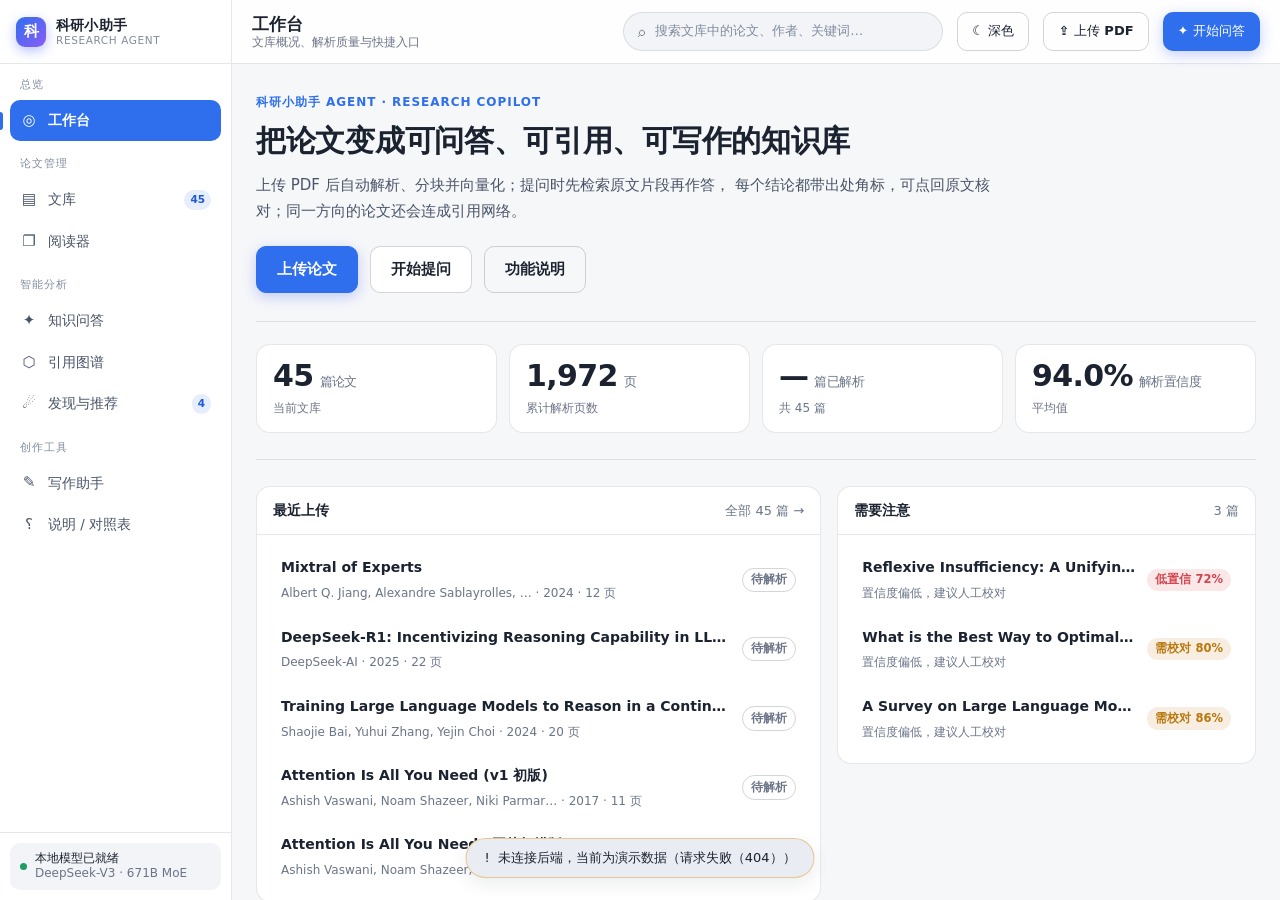
==== commit a592ec00: "feat(ui): 增加站点图标，消除 favicon.ico 的 404 现象：每次打开页面，控制台都有一条 GET /favicon.ico 404 (Not Found) 的红字。 这是浏览器的" ====
--- a/frontend/index.html
+++ b/frontend/index.html
@@ -5,6 +5,15 @@
 <meta name="viewport" content="width=device-width, initial-scale=1" />
 <title>科研小助手 Agent · Research Copilot</title>
 <meta name="description" content="面向科研文献的 AI Agent 前端演示：PDF 解析、内容去重、RAG 问答、中英对照阅读、引用图谱、论文推荐与写作助手。" />
+
+<!-- 站点图标：蓝底 + 白论文页 + 金色星芒。
+     SVG 供现代浏览器使用（矢量、清晰），ICO 作为兜底，
+     同时让浏览器自动请求的 /favicon.ico 也能命中（原先返回 404，
+     控制台里每次刷新都有一条红字，看日志时很碍眼）。 -->
+<link rel="icon" href="favicon.svg" type="image/svg+xml" />
+<link rel="alternate icon" href="favicon.ico" sizes="any" />
+<link rel="apple-touch-icon" href="favicon.ico" />
+
 <link rel="stylesheet" href="styles/theme.css" />
 <link rel="stylesheet" href="styles/app.css" />
 <link rel="stylesheet" href="styles/views.css" />
--- a/frontend/styles/views.css
+++ b/frontend/styles/views.css
@@ -674,4 +674,162 @@
 @media (max-height: 620px) {
   .view--fill { overflow-y: auto; }
   .view--fill .qa-stream { max-height: 60vh; }
-}+}
+
+/* ==========================================================================
+   首页（工作台）—— 三段式布局
+   --------------------------------------------------------------------------
+   主操作区 → 数据概览 → 最近动态。
+   刻意不使用卡片包裹前两段：主页面上如果所有东西都是卡片，
+   就没有任何东西是重点（这也是旧版看起来像后台原型的主要原因）。
+   ========================================================================== */
+
+/* ---- ① 主操作区 ---- */
+.hero {
+  padding: 8px 0 28px;
+  max-width: 760px;
+}
+.hero-eyebrow {
+  font-size: var(--fs-xs);
+  letter-spacing: 0.08em;
+  text-transform: uppercase;
+  color: var(--brand-500);
+  font-weight: 650;
+  margin-bottom: 10px;
+}
+.hero-title {
+  font-size: var(--fs-hero);
+  line-height: 1.25;
+  font-weight: 700;
+  letter-spacing: -0.01em;
+  margin: 0 0 12px;
+  color: var(--text-0);
+}
+.hero-sub {
+  font-size: 15px;
+  line-height: 1.75;
+  color: var(--text-1);
+  margin: 0 0 22px;
+}
+.hero-actions { display: flex; gap: var(--sp-3); flex-wrap: wrap; }
+.btn-lg {
+  padding: 10px 20px;
+  font-size: 14.5px;
+  font-weight: 600;
+  border-radius: var(--r-md);
+  border: 1px solid var(--line-strong);
+  background: var(--bg-1);
+  color: var(--text-0);
+}
+.btn-lg:hover { background: var(--bg-3); }
+.btn-lg.btn-primary { background: var(--brand-500); border-color: var(--brand-500); color: #fff; }
+.btn-lg.btn-primary:hover { background: var(--brand-600); }
+.btn-lg.btn-ghost { background: transparent; }
+
+/* ---- ② 数据概览：大数字，无卡片边框 ---- */
+.stat-row {
+  display: grid;
+  grid-template-columns: repeat(4, minmax(0, 1fr));
+  gap: var(--sp-3);
+  padding: 22px 0 26px;
+  border-top: 1px solid var(--line);
+  border-bottom: 1px solid var(--line);
+}
+.stat-num {
+  font-size: 30px;
+  font-weight: 700;
+  line-height: 1.1;
+  letter-spacing: -0.02em;
+  color: var(--text-0);
+  font-variant-numeric: tabular-nums;
+}
+.stat-unit {
+  font-size: 13px;
+  font-weight: 500;
+  color: var(--text-2);
+  margin-left: 6px;
+}
+.stat-note {
+  margin-top: 6px;
+  font-size: var(--fs-xs);
+  color: var(--text-2);
+}
+@media (max-width: 1100px) {
+  .stat-row { grid-template-columns: repeat(2, minmax(0, 1fr)); gap: var(--sp-4); }
+}
+
+/* ---- ③④ 两张动态卡片 ---- */
+.dash-grid {
+  display: grid;
+  grid-template-columns: minmax(0, 1.35fr) minmax(0, 1fr);
+  gap: var(--sp-4);
+  margin-top: 26px;
+}
+@media (max-width: 1100px) {
+  .dash-grid { grid-template-columns: minmax(0, 1fr); }
+}
+.dash-card { align-self: start; }
+.dash-more {
+  font-size: var(--fs-sm);
+  color: var(--text-2);
+  cursor: pointer;
+}
+a.dash-more:hover { color: var(--brand-500); text-decoration: none; }
+
+/* 一行论文：左侧标题与元信息，右侧状态徽标 */
+.dash-item {
+  display: flex;
+  align-items: center;
+  gap: var(--sp-3);
+  padding: 11px 12px;
+  border-radius: var(--r-md);
+  cursor: pointer;
+  transition: background 0.14s var(--ease);
+}
+.dash-item:hover { background: var(--bg-2); }
+.dash-item-title {
+  font-size: var(--fs-body);
+  font-weight: 600;
+  color: var(--text-0);
+}
+.dash-item-meta {
+  margin-top: 3px;
+  font-size: var(--fs-xs);
+  color: var(--text-2);
+}
+
+/* 全部正常时的提示：用柔和的成功色，而不是再放一张空状态卡片 */
+.dash-ok {
+  display: flex;
+  align-items: center;
+  gap: 10px;
+  padding: 16px 12px;
+  font-size: var(--fs-sm);
+  color: var(--text-1);
+}
+.dash-ok-mark {
+  width: 22px; height: 22px;
+  display: grid; place-items: center;
+  border-radius: var(--r-pill);
+  background: var(--ok-soft);
+  color: var(--ok);
+  font-size: 12px;
+  font-weight: 700;
+}
+
+/* ---- ⑤ 底部链接：一行文字，替代原来 6 张快捷卡片 ---- */
+.dash-foot {
+  display: flex;
+  align-items: center;
+  flex-wrap: wrap;
+  gap: 14px;
+  margin-top: 28px;
+  padding-top: 18px;
+  border-top: 1px solid var(--line);
+}
+.dash-link {
+  font-size: var(--fs-sm);
+  color: var(--text-1);
+  cursor: pointer;
+}
+.dash-link:hover { color: var(--brand-500); }
